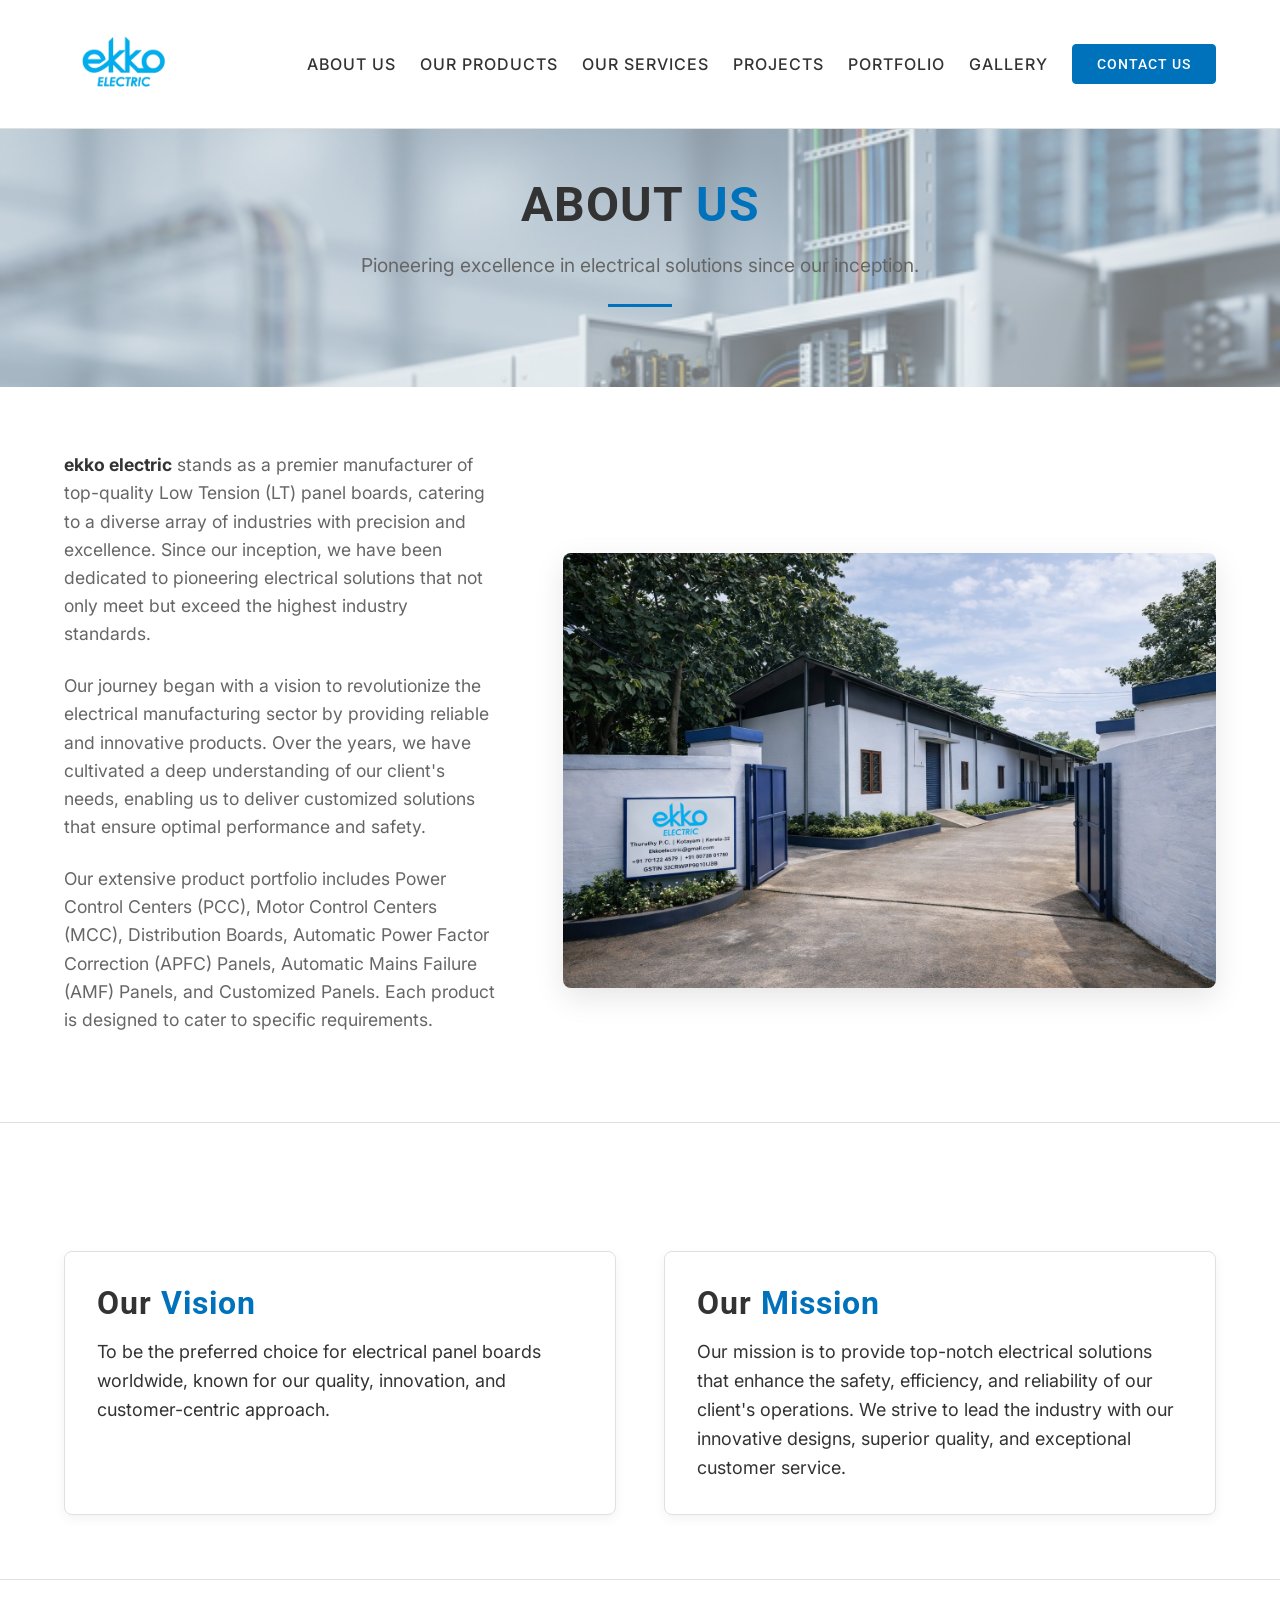
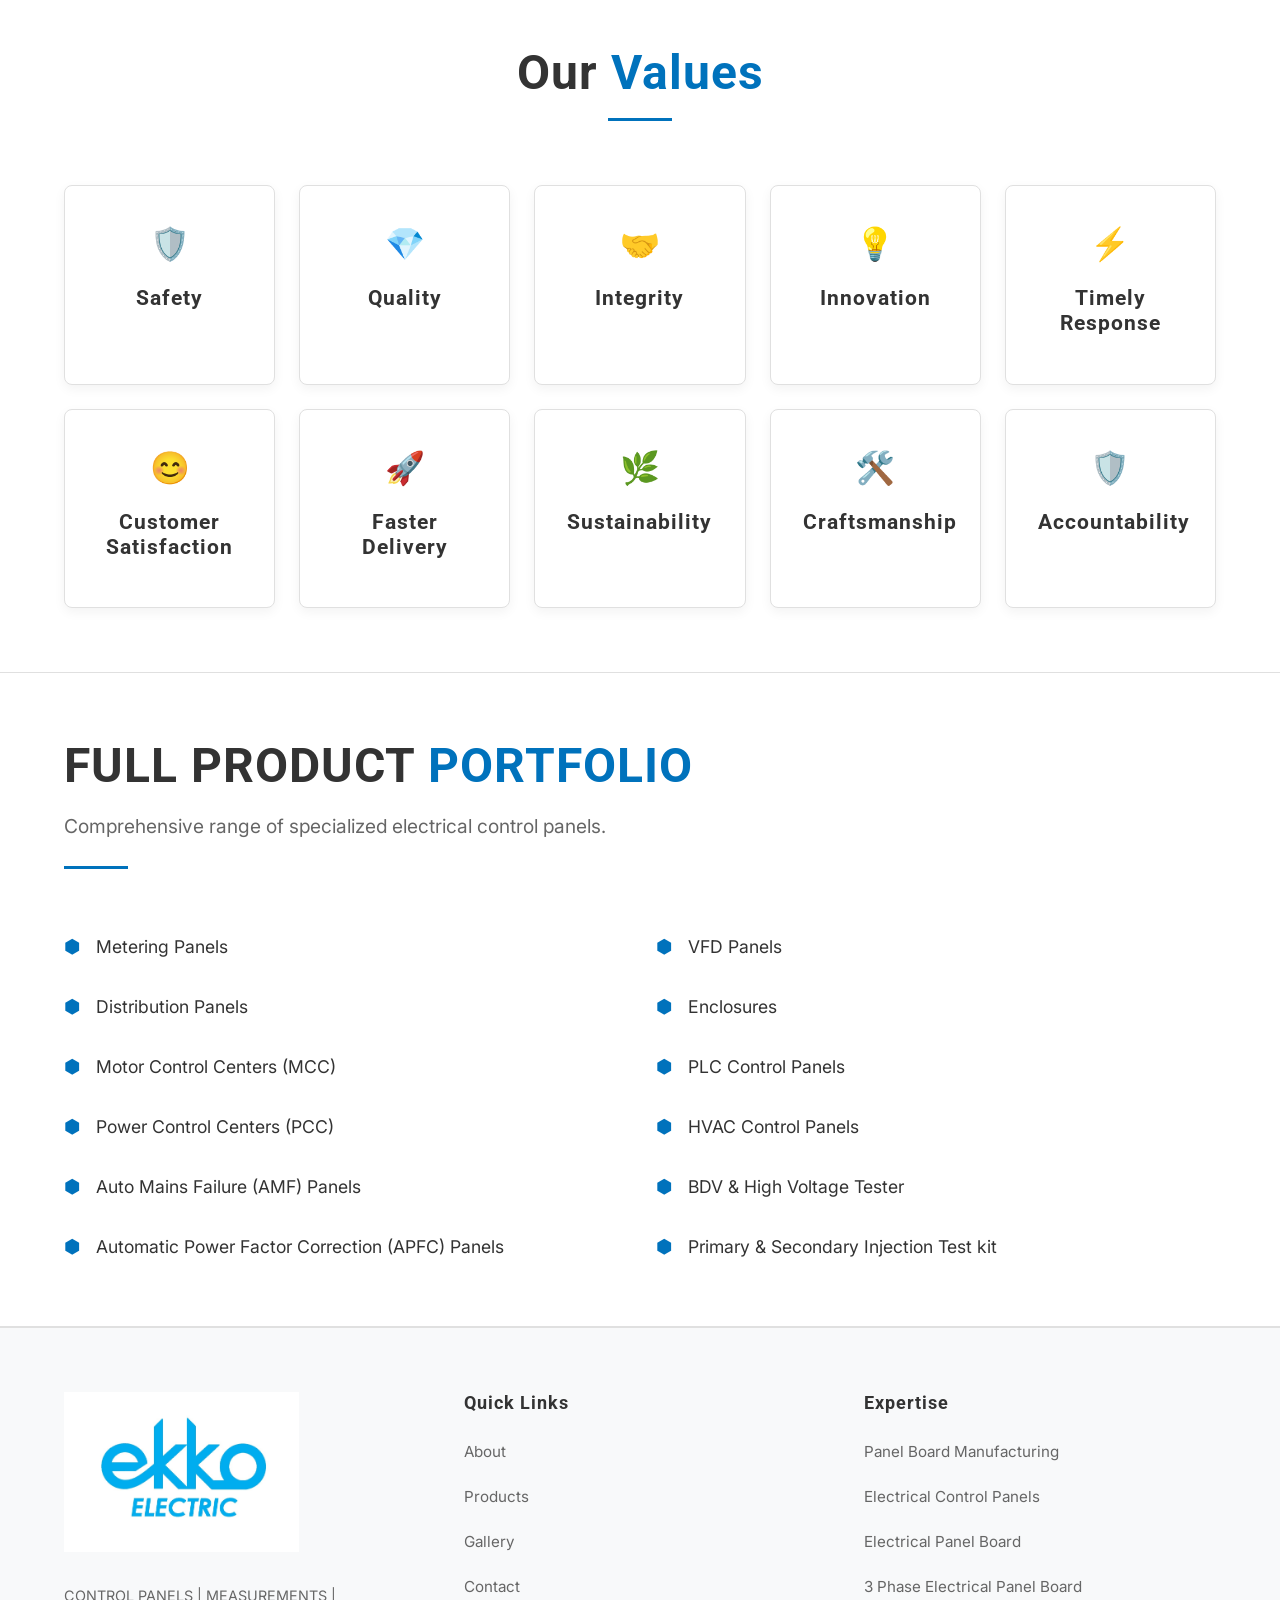
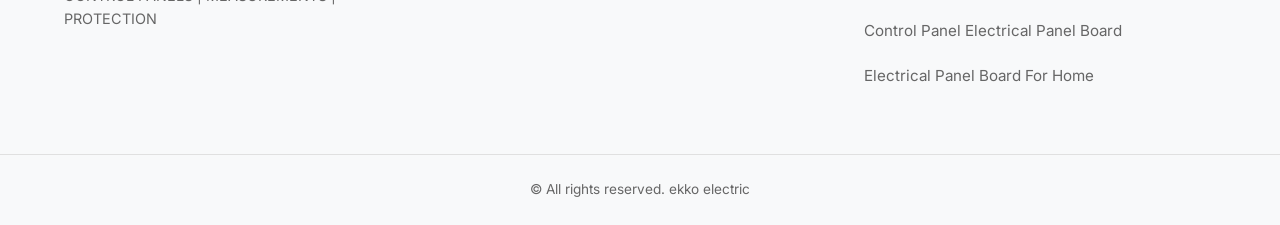
==== about.html @ 5230e4f6 "Standardized Project Details, Added Gallery and About pages, Updated Testimonials" ====
<!DOCTYPE html>
<html lang="en">

<head>
    <meta charset="UTF-8">
    <meta name="viewport" content="width=device-width, initial-scale=1.0">
    <title>About Us | ekko ELECTRIC - Excellence in Panel Board Manufacturing</title>
    <meta name="description"
        content="Learn about ekko ELECTRIC's journey, vision, and mission in delivering top-quality LT panel boards and electrical solutions in Kerala.">
    <!-- Google Fonts -->
    <link rel="preconnect" href="https://fonts.googleapis.com">
    <link rel="preconnect" href="https://fonts.gstatic.com" crossorigin>
    <link
        href="https://fonts.googleapis.com/css2?family=Inter:wght@300;400;500;600&family=Roboto:wght@500;700;900&display=swap"
        rel="stylesheet">
    <link rel="stylesheet" href="styles.css">
    <style>
        .about-hero {
            padding: var(--space-12) 0 var(--space-6);
            background: linear-gradient(rgba(255, 255, 255, 0.45), rgba(255, 255, 255, 0.45)), url('assets/product-bg-premium.png');
            background-size: cover;
            background-attachment: fixed;
            text-align: center;
            margin-top: 80px;
        }

        .about-content-section {
            padding: var(--space-8) 0;
        }

        .vision-mission-grid {
            display: grid;
            grid-template-columns: 1fr 1fr;
            gap: var(--space-6);
            margin-top: var(--space-8);
        }

        .values-grid {
            display: grid;
            grid-template-columns: repeat(auto-fit, minmax(200px, 1fr));
            gap: var(--space-3);
            margin-top: var(--space-4);
        }

        .value-card {
            text-align: center;
            padding: var(--space-4);
            transition: transform 0.3s ease;
        }

        .value-card:hover {
            transform: translateY(-5px);
        }

        .value-icon {
            font-size: 2rem;
            color: var(--clr-primary);
            margin-bottom: var(--space-2);
            display: block;
        }

        .product-portfolio-section {
            background-color: var(--clr-bg-alt);
            padding: var(--space-8) 0;
            border-top: 1px solid var(--clr-border);
            border-bottom: 1px solid var(--clr-border);
        }

        .portfolio-list-grid {
            display: grid;
            grid-template-columns: 1fr 1fr;
            gap: var(--space-4);
        }

        .portfolio-item {
            display: flex;
            align-items: center;
            gap: var(--space-2);
            font-size: 1.1rem;
        }

        .portfolio-item span {
            color: var(--clr-primary);
            font-weight: bold;
        }

        .facility-image {
            width: 100%;
            border-radius: var(--br-md);
            box-shadow: 0 10px 30px rgba(0, 0, 0, 0.1);
            margin-top: var(--space-4);
        }

        @media (max-width: 768px) {

            .vision-mission-grid,
            .portfolio-list-grid {
                grid-template-columns: 1fr;
            }
        }
    </style>
</head>

<body>

    <!-- Header Navigation -->
    <header class="glass-header">
        <div class="container header-container">
            <a href="index.html" class="logo">
                <img src="assets/logo.jpg" style="height: 80px; width: auto;" alt="Ekko Electric Logo">
            </a>
            <nav>
                <ul class="nav-links">
                    <li><a href="about.html" class="active">About Us</a></li>
                    <li><a href="index.html#products">Our Products</a></li>
                    <li><a href="index.html#services">Our Services</a></li>
                    <li><a href="projects.html">Projects</a></li>
                    <li><a href="assets/ekko_portfolio.pdf" target="_blank">Portfolio</a></li>
                    <li><a href="gallery.html">Gallery</a></li>
                    <li><a href="index.html#contact" class="btn-primary">Contact Us</a></li>
                </ul>
                <div class="hamburger">
                    <span></span>
                    <span></span>
                    <span></span>
                </div>
            </nav>
        </div>
    </header>

    <main>
        <!-- Hero Section -->
        <section class="about-hero">
            <div class="container">
                <h1 class="section-title">ABOUT <span class="text-gradient">US</span></h1>
                <p class="section-desc">Pioneering excellence in electrical solutions since our inception.</p>
                <div class="cyber-line center-line"></div>
            </div>
        </section>

        <!-- Company Intro -->
        <section class="about-content-section">
            <div class="container">
                <div class="about-grid" style="grid-template-columns: 0.8fr 1.2fr;">
                    <div class="about-text">
                        <p><strong>ekko electric</strong> stands as a premier manufacturer of top-quality Low Tension
                            (LT) panel boards, catering to a diverse array of industries with precision and excellence.
                            Since our inception, we have been dedicated to pioneering electrical solutions that not only
                            meet but exceed the highest industry standards.</p>
                        <p>Our journey began with a vision to revolutionize the electrical manufacturing sector by
                            providing reliable and innovative products. Over the years, we have cultivated a deep
                            understanding of our client's needs, enabling us to deliver customized solutions that ensure
                            optimal performance and safety.</p>
                        <p>Our extensive product portfolio includes Power Control Centers (PCC), Motor Control Centers
                            (MCC), Distribution Boards, Automatic Power Factor Correction (APFC) Panels, Automatic Mains
                            Failure (AMF) Panels, and Customized Panels. Each product is designed to cater to specific
                            requirements.</p>
                    </div>
                    <div class="about-image">
                        <img src="assets/ekko_electric.png" alt="Manufacturing Facility" class="facility-image">
                    </div>
                </div>
            </div>
        </section>

        <!-- Vision & Mission -->
        <section class="about-content-section" style="background: linear-gradient(rgba(255, 255, 255, 0.45), rgba(255, 255, 255, 0.45)), url('assets/product-bg-premium.png'); background-size: cover; background-position: center; background-attachment: fixed; border-top: 1px solid var(--clr-border); border-bottom: 1px solid var(--clr-border);">
            <div class="container">
                <div class="vision-mission-grid">
                    <div class="glass-card">
                        <h2 class="section-title" style="font-size: 2rem;">Our <span class="text-gradient">Vision</span>
                        </h2>
                        <p>To be the preferred choice for electrical panel boards worldwide, known for our quality,
                            innovation, and customer-centric approach.</p>
                    </div>
                    <div class="glass-card">
                        <h2 class="section-title" style="font-size: 2rem;">Our <span
                                class="text-gradient">Mission</span></h2>
                        <p>Our mission is to provide top-notch electrical solutions that enhance the safety, efficiency,
                            and reliability of our client's operations. We strive to lead the industry with our
                            innovative designs, superior quality, and exceptional customer service.</p>
                    </div>
                </div>
            </div>
        </section>

        <!-- Our Values -->
        <section class="about-content-section">
            <div class="container">
                <div class="section-header text-center">
                    <h2 class="section-title">Our <span class="text-gradient">Values</span></h2>
                    <div class="cyber-line center-line"></div>
                </div>
                <div class="values-grid">
                    <div class="value-card glass-card">
                        <span class="value-icon">🛡️</span>
                        <h3>Safety</h3>
                    </div>
                    <div class="value-card glass-card">
                        <span class="value-icon">💎</span>
                        <h3>Quality</h3>
                    </div>
                    <div class="value-card glass-card">
                        <span class="value-icon">🤝</span>
                        <h3>Integrity</h3>
                    </div>
                    <div class="value-card glass-card">
                        <span class="value-icon">💡</span>
                        <h3>Innovation</h3>
                    </div>
                    <div class="value-card glass-card">
                        <span class="value-icon">⚡</span>
                        <h3>Timely Response</h3>
                    </div>
                    <div class="value-card glass-card">
                        <span class="value-icon">😊</span>
                        <h3>Customer Satisfaction</h3>
                    </div>
                    <div class="value-card glass-card">
                        <span class="value-icon">🚀</span>
                        <h3>Faster Delivery</h3>
                    </div>
                    <div class="value-card glass-card">
                        <span class="value-icon">🌿</span>
                        <h3>Sustainability</h3>
                    </div>
                    <div class="value-card glass-card">
                        <span class="value-icon">🛠️</span>
                        <h3>Craftsmanship</h3>
                    </div>
                    <div class="value-card glass-card">
                        <span class="value-icon">🛡️</span>
                        <h3>Accountability</h3>
                    </div>
                </div>
            </div>
        </section>

        <!-- Product Portfolio List -->
        <section class="product-portfolio-section" style="background: linear-gradient(rgba(255, 255, 255, 0.45), rgba(255, 255, 255, 0.45)), url('assets/product-bg-premium.png'); background-size: cover; background-position: center; background-attachment: fixed;">
            <div class="container">
                <div class="section-header">
                    <h2 class="section-title">FULL PRODUCT <span class="text-gradient">PORTFOLIO</span></h2>
                    <p class="section-desc">Comprehensive range of specialized electrical control panels.</p>
                    <div class="cyber-line"></div>
                </div>
                <div class="portfolio-list-grid">
                    <div class="portfolio-item"><span>⬢</span> Metering Panels</div>
                    <div class="portfolio-item"><span>⬢</span> VFD Panels</div>
                    <div class="portfolio-item"><span>⬢</span> Distribution Panels</div>
                    <div class="portfolio-item"><span>⬢</span> Enclosures</div>
                    <div class="portfolio-item"><span>⬢</span> Motor Control Centers (MCC)</div>
                    <div class="portfolio-item"><span>⬢</span> PLC Control Panels</div>
                    <div class="portfolio-item"><span>⬢</span> Power Control Centers (PCC)</div>
                    <div class="portfolio-item"><span>⬢</span> HVAC Control Panels</div>
                    <div class="portfolio-item"><span>⬢</span> Auto Mains Failure (AMF) Panels</div>
                    <div class="portfolio-item"><span>⬢</span> BDV & High Voltage Tester</div>
                    <div class="portfolio-item"><span>⬢</span> Automatic Power Factor Correction (APFC) Panels</div>
                    <div class="portfolio-item"><span>⬢</span> Primary & Secondary Injection Test kit</div>
                </div>
            </div>
        </section>
    </main>

    <!-- Footer -->
    <footer class="cyber-footer">
        <div class="container footer-content">
            <div class="footer-brand" style="display: flex; flex-direction: column; align-items: flex-start;">
                <a href="index.html" style="display: block;">
                    <img src="assets/logo.jpg" style="height: 160px; width: auto; margin-bottom: 16px; display: block;"
                        alt="Ekko Electric Logo">
                </a>
                <p>CONTROL PANELS | MEASUREMENTS | PROTECTION</p>
            </div>
            <div class="footer-links">
                <h4>Quick Links</h4>
                <ul>
                    <li><a href="about.html" class="active">About</a></li>
                    <li><a href="index.html#products">Products</a></li>
                    <li><a href="gallery.html">Gallery</a></li>
                    <li><a href="index.html#contact">Contact</a></li>
                </ul>
            </div>
            <div class="footer-seo">
                <h4>Expertise</h4>
                <ul>
                    <li><a href="#">Panel Board Manufacturing</a></li>
                    <li><a href="#">Electrical Control Panels</a></li>
                    <li><a href="#">Electrical Panel Board</a></li>
                    <li><a href="#">3 Phase Electrical Panel Board</a></li>
                    <li><a href="#">Control Panel Electrical Panel Board</a></li>
                    <li><a href="#">Electrical Panel Board For Home</a></li>
                </ul>
            </div>
        </div>
        <div class="footer-bottom">
            <p>© All rights reserved. ekko electric</p>
        </div>
    </footer>

    <script src="script.js"></script>
</body>

</html>
---- styles.css ----
/* 
=========================================================
  EKKO ELECTRIC - FUTURISTIC CSS DESIGN SYSTEM
=========================================================
*/

:root {
    /* 
      COLOR PALETTE 
      Clean, Corporate, Minimalist
    */
    --clr-bg-main: #FFFFFF;
    --clr-bg-alt: #F8F9FA;
    
    --clr-primary: #0072BC; /* Deep Royal Blue */
    --clr-primary-glow: rgba(0, 114, 188, 0.2);
    
    --clr-secondary: #00AEEF; /* Cyan */
    --clr-secondary-glow: rgba(0, 174, 239, 0.2);
    
    --clr-text: #333333;
    --clr-text-muted: #666666;
    
    --clr-accent: #00AEEF;
    --clr-border: #E0E0E0;
    --clr-glass: #FFFFFF; /* Replaced glass with solid white */

    /* 
      8PX GRID SPACING SYSTEM
    */
    --space-1: 8px;
    --space-2: 16px;
    --space-3: 24px;
    --space-4: 32px;
    --space-5: 40px;
    --space-6: 48px;
    --space-8: 64px;
    --space-12: 96px;

    /* TYPOGRAPHY - Clean & Professional */
    --ff-heading: 'Roboto', sans-serif;
    --ff-body: 'Inter', sans-serif;
    
    /* BORDER RADIUS */
    --br-sm: 4px;
    --br-md: 8px;
    --br-lg: 16px;

    /* TRANSITIONS */
    --transition-fast: 0.2s ease;
    --transition-normal: 0.3s cubic-bezier(0.25, 0.8, 0.25, 1);
}

/* =========================================
   RESET & BASE STYLES
   ========================================= */
*, *::before, *::after {
    box-sizing: border-box;
    margin: 0;
    padding: 0;
}

html {
    scroll-behavior: smooth;
}

/* Accessibility: Respect prefers-reduced-motion */
@media (prefers-reduced-motion: reduce) {
    html {
        scroll-behavior: auto;
    }
    *, *::before, *::after {
        animation-duration: 0.01ms !important;
        animation-iteration-count: 1 !important;
        transition-duration: 0.01ms !important;
        scroll-behavior: auto !important;
    }
}

body {
    background-color: var(--clr-bg-main);
    color: var(--clr-text);
    font-family: var(--ff-body);
    font-size: 18px;
    line-height: 1.6;
    overflow-x: hidden;
    position: relative;
}

/* Base Typo */
h1, h2, h3, h4, h5, h6 {
    font-family: var(--ff-heading);
    letter-spacing: 1px;
    line-height: 1.2;
    margin-bottom: var(--space-2);
}

a {
    color: var(--clr-secondary);
    text-decoration: none;
    transition: color var(--transition-fast);
}

a:hover {
    color: var(--clr-accent);
}

img {
    max-width: 100%;
    display: block;
}

.container {
    width: 90%;
    max-width: 1200px;
    margin: 0 auto;
}

.text-gradient {
    color: var(--clr-primary); /* Simplified */
}

.alternate-bg {
    background-color: var(--clr-bg-alt);
    border-top: 1px solid var(--clr-border);
    border-bottom: 1px solid var(--clr-border);
}

/* =========================================
   UTILITIES: CARDS
   ========================================= */
.glass-card {
    background: var(--clr-glass);
    border: 1px solid var(--clr-border);
    border-radius: var(--br-md);
    padding: var(--space-4);
    box-shadow: 0 4px 12px rgba(0, 0, 0, 0.05); /* Clean shadow */
    position: relative;
    overflow: hidden;
}

.hover-glow {
    transition: transform var(--transition-normal), box-shadow var(--transition-normal);
}
.hover-glow:hover {
    transform: translateY(-4px);
    box-shadow: 0 8px 16px rgba(0, 0, 0, 0.1);
}

/* Buttons */
.btn-primary, .btn-secondary {
    display: inline-block;
    padding: var(--space-2) var(--space-4);
    font-family: var(--ff-heading);
    font-weight: 600;
    font-size: 14px;
    letter-spacing: 2px;
    text-transform: uppercase;
    border-radius: var(--br-sm);
    cursor: pointer;
    transition: all var(--transition-fast);
    text-align: center;
}

.btn-primary {
    background: var(--clr-primary);
    color: #fff;
    border: 1px solid var(--clr-primary);
}

.btn-primary:hover {
    background: #FFFFFF;
    color: var(--clr-primary);
}

.btn-secondary {
    background: #FFFFFF;
    color: var(--clr-primary);
    border: 1px solid var(--clr-primary);
}
.btn-secondary:hover {
    background: var(--clr-primary);
    color: #FFFFFF;
}

.glow-btn:hover {
    box-shadow: 0 4px 12px var(--clr-primary-glow);
    transform: translateY(-2px);
}

.full-width {
    width: 100%;
}

/* Decorative Line */
.cyber-line {
    height: 3px;
    width: 64px;
    background: var(--clr-primary);
    margin-bottom: var(--space-4);
}
.cyber-line.center-line {
    margin: 0 auto var(--space-4);
}

/* =========================================
   HEADER & NAVIGATION
   ========================================= */
.glass-header {
    position: fixed;
    top: 0; left: 0; right: 0;
    z-index: 1000;
    background: #FFFFFF;
    border-bottom: 1px solid var(--clr-border);
    transition: padding var(--transition-normal), box-shadow var(--transition-normal);
    padding: var(--space-3) 0;
}

.glass-header.scrolled {
    padding: var(--space-2) 0;
    box-shadow: 0 2px 12px rgba(0,0,0,0.05);
}

.header-container {
    display: flex;
    justify-content: space-between;
    align-items: center;
}

.logo {
    font-family: var(--ff-heading);
    font-size: 24px;
    font-weight: 800;
    color: var(--clr-text);
    display: flex;
    gap: 4px;
    align-items: center;
}

.logo-accent {
    color: var(--clr-primary);
}

.nav-links {
    list-style: none;
    display: flex;
    align-items: center;
    gap: var(--space-3);
}

.nav-links a {
    color: var(--clr-text);
    font-weight: 500;
    font-size: 16px;
    text-transform: uppercase;
    letter-spacing: 1px;
}

.nav-links a:hover, .nav-links a.active {
    color: var(--clr-secondary);
}

.nav-links .btn-primary {
    color: #fff;
    padding: var(--space-1) var(--space-3);
    font-size: 14px;
}

.hamburger {
    display: none;
    cursor: pointer;
    flex-direction: column;
    gap: 6px;
}

.hamburger span {
    width: 30px;
    height: 2px;
    background-color: var(--clr-text);
    transition: 0.3s;
}

/* =========================================
   HERO SECTION
   ========================================= */
.hero-section {
    min-height: 90vh;
    display: flex;
    align-items: center;
    justify-content: center;
    position: relative;
    padding-top: var(--space-12);
    overflow: hidden;
    background: linear-gradient(rgba(255, 255, 255, 0.45), rgba(255, 255, 255, 0.45)), url('assets/product-bg-premium.png');
    background-size: cover;
    background-position: center;
    background-attachment: fixed;
}

.hero-content {
    text-align: center;
    position: relative;
    z-index: 10;
}

.hero-title {
    font-size: clamp(2.5rem, 5vw, 4rem);
    font-weight: 800;
    line-height: 1.2;
    margin-bottom: var(--space-3);
    color: var(--clr-text);
}

.hero-subtitle {
    font-size: clamp(1.1rem, 2vw, 1.25rem);
    color: var(--clr-text-muted);
    max-width: 700px;
    margin: 0 auto var(--space-5);
    font-weight: 400;
}

.hero-actions {
    display: flex;
    gap: var(--space-3);
    justify-content: center;
    flex-wrap: wrap;
}

/* =========================================
   GENERAL SECTIONS
   ========================================= */
section {
    padding: var(--space-12) 0;
}

.section-header {
    margin-bottom: var(--space-8);
}
.text-center { text-align: center; }

.section-title {
    font-size: clamp(2rem, 4vw, 3rem);
    font-weight: 700;
}

.section-desc {
    color: var(--clr-text-muted);
    font-size: 1.2rem;
    margin-bottom: var(--space-3);
}

/* =========================================
   ABOUT SECTION
   ========================================= */
.about-grid {
    display: grid;
    grid-template-columns: 1fr 1fr;
    gap: var(--space-8);
    align-items: center;
}

.about-text p {
    margin-bottom: var(--space-3);
    font-size: 1.1rem;
    color: var(--clr-text-muted);
}
.about-text strong {
    color: var(--clr-text);
}

.feature-list {
    list-style: none;
    margin-top: var(--space-4);
}
.feature-list li {
    display: flex;
    align-items: center;
    gap: var(--space-2);
    margin-bottom: var(--space-2);
    font-family: var(--ff-heading);
    font-size: 1.1rem;
    letter-spacing: 1px;
}
.feature-list .icon {
    color: var(--clr-primary);
    font-size: 1.2rem;
}

.about-stats-container {
    display: grid;
    grid-template-columns: 1fr 1fr;
    gap: var(--space-3);
}

.stat-card {
    text-align: center;
    padding: var(--space-5) var(--space-3);
    background: var(--clr-bg-alt); /* Override glass background to solid */
}
.stat-number {
    font-size: 3rem;
    font-weight: 700;
    color: var(--clr-primary);
    margin-bottom: var(--space-1);
}
.stat-label {
    text-transform: uppercase;
    font-weight: 600;
    letter-spacing: 1px;
    color: var(--clr-text-muted);
    font-size: 0.9rem;
}

/* =========================================
   PRODUCTS SECTION
   ========================================= */
.products-section {
    background: linear-gradient(rgba(255, 255, 255, 0.45), rgba(255, 255, 255, 0.45)), url('assets/product-bg-premium.png');
    background-size: cover;
    background-position: center;
    background-attachment: fixed;
}

.product-grid {
    display: grid;
    grid-template-columns: repeat(auto-fit, minmax(280px, 1fr));
    gap: var(--space-4);
}

.product-card {
    padding: 0;
    display: flex;
    flex-direction: column;
}

.product-img {
    height: 200px;
    background: var(--clr-bg-alt);
    display: flex;
    align-items: center;
    justify-content: center;
    border-bottom: 1px solid var(--clr-border);
    color: var(--clr-text-muted);
    font-size: 0.9rem;
}

.product-info {
    padding: var(--space-4);
    flex-grow: 1;
}

.product-title {
    font-size: 1.2rem;
    font-weight: 600;
    color: var(--clr-primary);
    margin-bottom: var(--space-2);
}

.product-info p {
    font-size: 0.95rem;
    color: var(--clr-text-muted);
}

/* =========================================
   SERVICES SECTION
   ========================================= */
.services-grid {
    display: grid;
    grid-template-columns: repeat(auto-fit, minmax(250px, 1fr));
    gap: var(--space-4);
}

.service-item {
    text-align: center;
    padding: var(--space-5) var(--space-3);
}

.service-icon {
    font-size: 2.5rem;
    margin-bottom: var(--space-3);
    color: var(--clr-primary);
    display: inline-block;
}

.service-item h4 {
    font-size: 1.3rem;
    margin-bottom: var(--space-2);
}
.service-item p {
    color: var(--clr-text-muted);
    font-size: 0.95rem;
}

/* =========================================
   PROJECTS TIMELINE (Vertical Grid)
   ========================================= */
.projects-section {
    position: relative;
    background: linear-gradient(rgba(255, 255, 255, 0.45), rgba(255, 255, 255, 0.45)), url('assets/product-bg-premium.png');
    background-size: cover;
    background-position: center;
    background-attachment: fixed;
}

.project-timeline {
    position: relative;
    max-width: 800px;
    margin: 0 auto;
}

.project-timeline::before {
    content: '';
    position: absolute;
    left: 15px; /* Adjust based on dot */
    top: 0;
    bottom: 0;
    width: 2px;
    background: var(--clr-border);
}

.timeline-item {
    position: relative;
    padding-left: var(--space-6);
    margin-bottom: var(--space-5);
}

.timeline-item:last-child {
    margin-bottom: 0;
}

.timeline-dot {
    position: absolute;
    left: 0;
    top: 24px;
    width: 32px;
    height: 32px;
    border-radius: 50%;
    background: #FFFFFF;
    border: 4px solid var(--clr-primary);
    z-index: 2;
}

.timeline-content h3 {
    color: var(--clr-primary);
    font-size: 1.2rem;
    margin-bottom: var(--space-1);
}
.timeline-content p {
    color: var(--clr-text-muted);
}

/* =========================================
   TESTIMONIALS SECTION
   ========================================= */
.testimonial-section {
    background: linear-gradient(rgba(255, 255, 255, 0.45), rgba(255, 255, 255, 0.45)), url('assets/product-bg-premium.png');
    background-size: cover;
    background-position: center;
    background-attachment: fixed;
}
.testimonial-grid {
    display: grid;
    grid-template-columns: repeat(auto-fit, minmax(300px, 1fr));
    gap: var(--space-4);
}

.testimonial-card {
    position: relative;
    padding: var(--space-5);
}

.quote-icon {
    position: absolute;
    top: -20px;
    left: 20px;
    font-size: 6rem;
    font-family: serif;
    color: var(--clr-border);
    line-height: 1;
}

.testimonial-text {
    font-size: 1.1rem;
    font-style: italic;
    color: var(--clr-text);
    margin-bottom: var(--space-4);
    position: relative;
    z-index: 1;
}

.client-info h4 {
    margin-bottom: 0;
    color: var(--clr-primary);
    font-size: 1.1rem;
}
.client-info span {
    font-size: 0.85rem;
    color: var(--clr-text-muted);
    text-transform: uppercase;
    letter-spacing: 1px;
}

/* =========================================
   CONTACT SECTION
   ========================================= */
.contact-container {
    display: grid;
    grid-template-columns: 1fr 1.5fr;
    gap: var(--space-6);
    align-items: start;
}

.contact-info p {
    color: var(--clr-text-muted);
    margin-bottom: var(--space-4);
}

.contact-details {
    list-style: none;
}
.contact-details li {
    margin-bottom: var(--space-3);
    display: flex;
    flex-direction: column;
}
.contact-details strong {
    color: var(--clr-primary);
    font-weight: 600;
    letter-spacing: 0.5px;
    margin-bottom: 4px;
    font-size: 0.85rem;
}

.contact-form .form-group {
    position: relative;
    margin-bottom: var(--space-4);
}

.form-group input, .form-group textarea {
    width: 100%;
    background: #FFFFFF;
    border: 1px solid var(--clr-border);
    border-radius: var(--br-sm);
    padding: var(--space-2);
    color: var(--clr-text);
    font-family: var(--ff-body);
    font-size: 1rem;
    transition: all var(--transition-fast);
}

.form-group input:focus, .form-group textarea:focus {
    outline: none;
    border-color: var(--clr-primary);
    box-shadow: 0 0 0 2px var(--clr-primary-glow);
}

.form-group label {
    position: absolute;
    top: 14px;
    left: 16px;
    color: var(--clr-text-muted);
    pointer-events: none;
    transition: all var(--transition-fast);
    background: #FFFFFF; /* to mask line behind label */
    padding: 0 4px;
}

.form-group input:focus ~ label,
.form-group input:not(:placeholder-shown) ~ label,
.form-group textarea:focus ~ label,
.form-group textarea:not(:placeholder-shown) ~ label {
    top: -10px;
    left: 12px;
    font-size: 0.8rem;
    color: var(--clr-primary);
}

/* =========================================
   FOOTER
   ========================================= */
.cyber-footer {
    background: var(--clr-bg-alt);
    border-top: 1px solid var(--clr-border);
    padding-top: var(--space-8);
}

.footer-content {
    display: grid;
    grid-template-columns: repeat(auto-fit, minmax(200px, 1fr));
    gap: var(--space-6);
    margin-bottom: var(--space-6);
    color: var(--clr-text);
}

.footer-brand p {
    color: var(--clr-text-muted);
    font-size: 0.9rem;
    margin-top: var(--space-2);
}

.footer-links h4, .footer-seo h4 {
    color: var(--clr-text);
    margin-bottom: var(--space-3);
    font-weight: 700;
}

.footer-links ul, .footer-seo ul {
    list-style: none;
}
.footer-links li, .footer-seo li {
    margin-bottom: var(--space-2);
}
.footer-links a, .footer-seo a {
    color: var(--clr-text-muted);
    font-size: 0.95rem;
}
.footer-links a:hover, .footer-seo a:hover {
    color: var(--clr-primary);
}

.footer-bottom {
    border-top: 1px solid var(--clr-border);
    padding: var(--space-3) 0;
    text-align: center;
    color: var(--clr-text-muted);
    font-size: 0.85rem;
}

/* =========================================
   RESPONSIVE QUERIES
   ========================================= */
@media screen and (max-width: 900px) {
    .about-grid, .contact-container {
        grid-template-columns: 1fr;
    }
    
    .about-stats-container {
        order: -1; /* Stats on top for mobile */
    }
}

@media screen and (max-width: 768px) {
    .nav-links {
        position: fixed;
        top: 80px; /* Header height */
        left: -100%;
        width: 100%;
        height: calc(100vh - 80px);
        background: #FFFFFF;
        flex-direction: column;
        justify-content: center;
        transition: left var(--transition-normal);
    }
    
    .nav-links.active {
        left: 0;
    }
    
    .hamburger {
        display: flex;
    }

    .hamburger.active span:nth-child(1) {
        transform: translateY(8px) rotate(45deg);
    }
    .hamburger.active span:nth-child(2) {
        opacity: 0;
    }
    .hamburger.active span:nth-child(3) {
        transform: translateY(-8px) rotate(-45deg);
    }
    
    .hero-title {
        font-size: 2.5rem;
    }
    
    .project-timeline::before {
        left: 0;
    }
    .timeline-dot {
        left: -15px;
        width: 24px;
        height: 24px;
        top: 28px;
    }
    .timeline-item {
        padding-left: var(--space-4);
    }
}

/* =========================================
   LOCATION SECTION
   ========================================= */
.location-section {
    padding: var(--space-12) 0;
    background: linear-gradient(rgba(255, 255, 255, 0.45), rgba(255, 255, 255, 0.45)), url('assets/product-bg-premium.png');
    background-size: cover;
    background-position: center;
    background-attachment: fixed;
    border-top: 1px solid var(--clr-border);
}

.map-container {
    width: 100%;
    margin-top: var(--space-4);
}

@media screen and (max-width: 768px) {
    .map-container {
        height: 350px !important;
    }
}
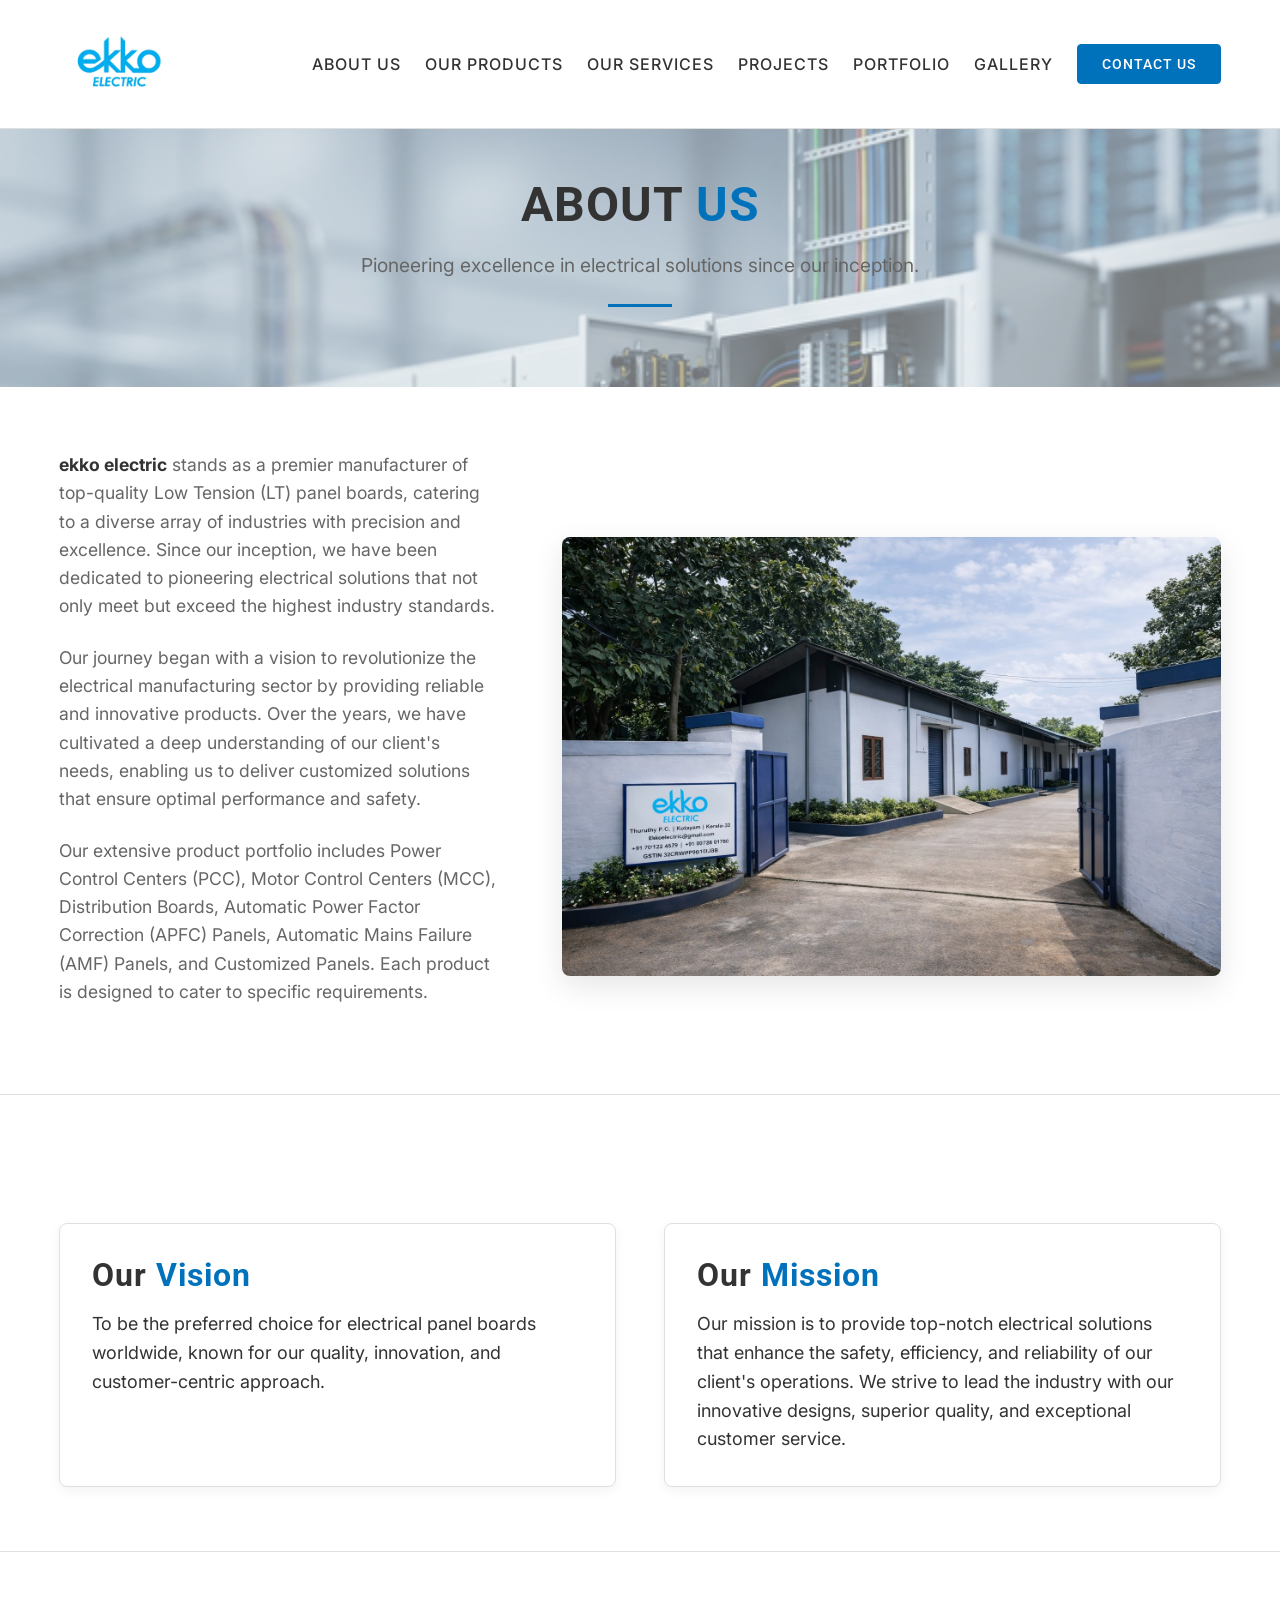
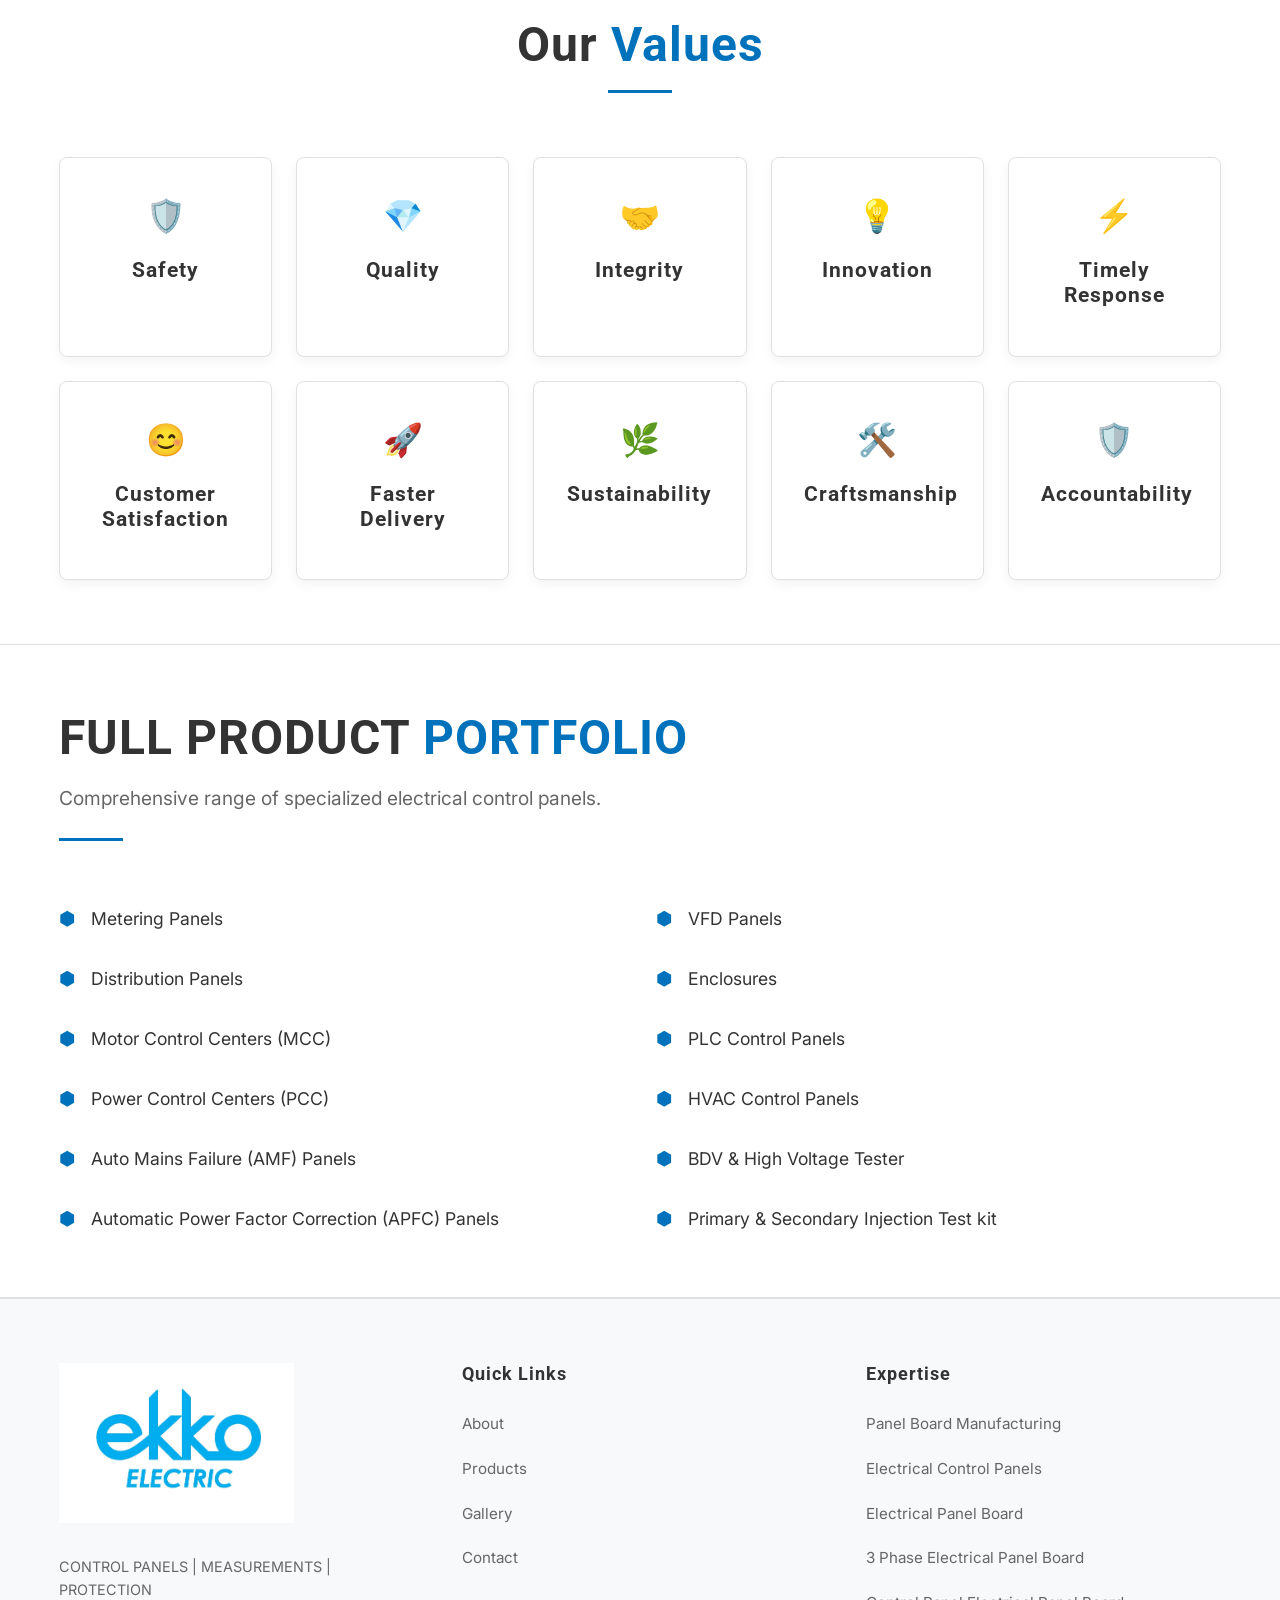
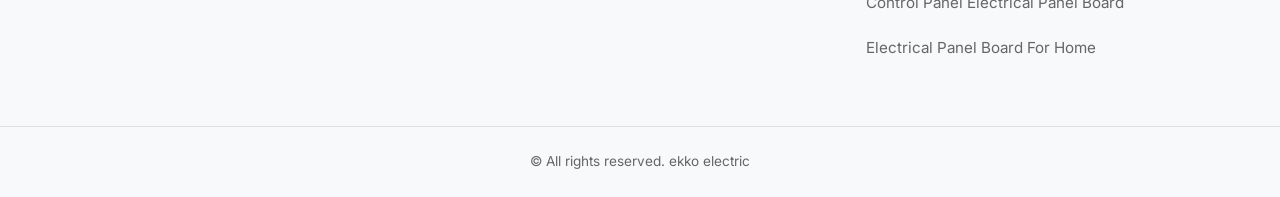
==== commit b444d376: "Complete website responsiveness improvements for all devices" ====
--- a/about.html
+++ b/about.html
@@ -59,6 +59,15 @@
             display: block;
         }
 
+        @media screen and (max-width: 768px) {
+            .vision-mission-grid {
+                grid-template-columns: 1fr;
+            }
+            .about-hero {
+                padding-top: var(--space-12);
+            }
+        }
+
         .product-portfolio-section {
             background-color: var(--clr-bg-alt);
             padding: var(--space-8) 0;
--- a/styles.css
+++ b/styles.css
@@ -111,9 +111,10 @@
 }
 
 .container {
-    width: 90%;
-    max-width: 1200px;
+    width: 92%;
+    max-width: 1240px;
     margin: 0 auto;
+    padding: 0 var(--space-1);
 }
 
 .text-gradient {
@@ -732,14 +733,25 @@
 @media screen and (max-width: 900px) {
     .about-grid, .contact-container {
         grid-template-columns: 1fr;
+        gap: var(--space-4);
     }
     
     .about-stats-container {
         order: -1; /* Stats on top for mobile */
+        margin-bottom: var(--space-4);
     }
 }
 
 @media screen and (max-width: 768px) {
+    :root {
+        --space-12: 64px;
+        --space-8: 48px;
+    }
+
+    body {
+        font-size: 16px;
+    }
+
     .nav-links {
         position: fixed;
         top: 80px; /* Header height */
@@ -750,6 +762,8 @@
         flex-direction: column;
         justify-content: center;
         transition: left var(--transition-normal);
+        z-index: 1000;
+        padding-bottom: var(--space-8);
     }
     
     .nav-links.active {
@@ -770,8 +784,13 @@
         transform: translateY(-8px) rotate(-45deg);
     }
     
+    .hero-section {
+        padding-top: var(--space-12);
+        min-height: 80vh;
+    }
+
     .hero-title {
-        font-size: 2.5rem;
+        font-size: 2.2rem;
     }
     
     .project-timeline::before {
@@ -785,6 +804,53 @@
     }
     .timeline-item {
         padding-left: var(--space-4);
+    }
+
+    .section-title {
+        font-size: 2rem;
+    }
+
+    .footer-content {
+        grid-template-columns: 1fr;
+        text-align: center;
+    }
+
+    .footer-brand {
+        align-items: center !important;
+    }
+}
+
+@media screen and (max-width: 480px) {
+    .hero-actions {
+        flex-direction: column;
+        width: 100%;
+        max-width: 280px;
+        margin-left: auto;
+        margin-right: auto;
+    }
+
+    .btn-primary, .btn-secondary {
+        width: 100%;
+    }
+
+    .hero-title {
+        font-size: 1.8rem;
+    }
+
+    .section-title {
+        font-size: 1.75rem;
+    }
+
+    .stat-number {
+        font-size: 2.5rem;
+    }
+
+    .testimonial-grid {
+        grid-template-columns: 1fr;
+    }
+
+    .about-stats-container {
+        grid-template-columns: 1fr;
     }
 }
 
